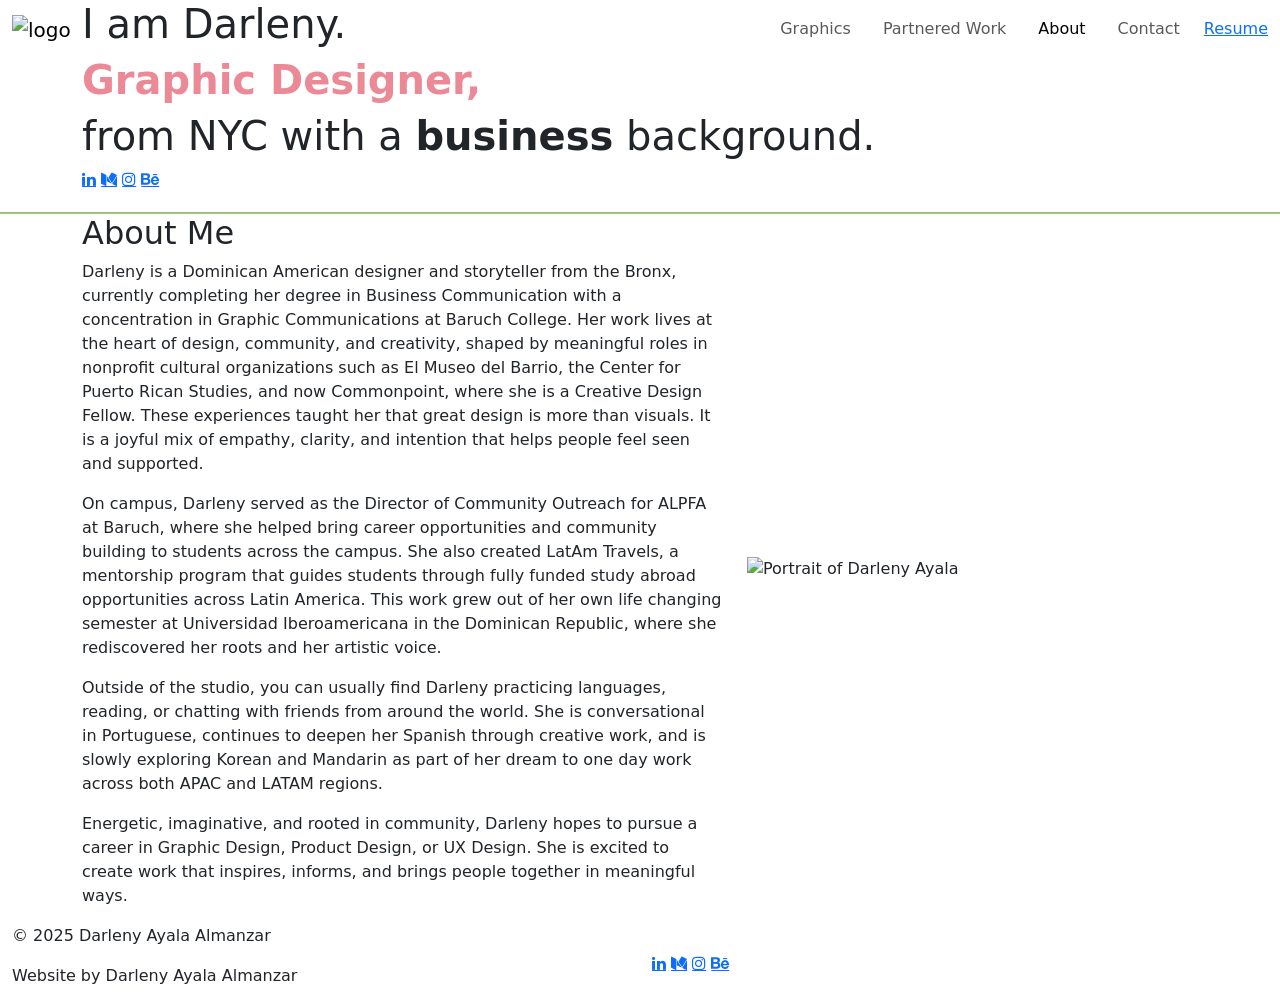
==== about.html @ 4e488710 "Update about.html" ====
<!doctype html>
<html lang="en">
  <head>
    <meta charset="utf-8">
    <meta name="viewport" content="width=device-width, initial-scale=1">
    <title>About</title>
    <link rel="icon" type="image/png" sizes="40x40" href="../../Favicon.png">
    <link href="https://cdn.jsdelivr.net/npm/bootstrap@5.3.8/dist/css/bootstrap.min.css" rel="stylesheet" integrity="sha384-sRIl4kxILFvY47J16cr9ZwB07vP4J8+LH7qKQnuqkuIAvNWLzeN8tE5YBujZqJLB" crossorigin="anonymous">
  <!-- My css-->
   <link href="AllCSS/GeneralCSS.css" rel="stylesheet">
    <link href="AllCSS/aboutCSS.css" rel="stylesheet">
   <link rel="stylesheet" href="https://cdnjs.cloudflare.com/ajax/libs/font-awesome/4.7.0/css/font-awesome.min.css" />

<!-- Google fonts -->
<link rel="preconnect" href="https://fonts.googleapis.com">
<link rel="preconnect" href="https://fonts.gstatic.com" crossorigin>
<link href="https://fonts.googleapis.com/css2?family=Ephesis&family=Instrument+Serif:ital@0;1&family=Roboto:ital,wght@0,100..900;1,100..900&display=swap" rel="stylesheet">
</head>

  <body>
    <!-- Nav Logo-->
    <nav class="navbar navbar-expand-lg fixed-top navbarcustom">
  <div class="container-fluid">
    <!-- Logo -->
    <a class="navbar-brand" href="index.html">
      <img src="../Logo/LogoDisplay.png" class="logo" alt="logo" width="60" height="60">
    </a>

    <!-- Hamburger -->
    <button class="navbar-toggler" type="button" data-bs-toggle="collapse" 
            data-bs-target="#navbarNavAltMarkup" aria-controls="navbarNavAltMarkup" 
            aria-expanded="false" aria-label="Toggle navigation">
      <span class="navbar-toggler-icon"></span>
    </button>

    <!-- Nav items -->
    <div class="collapse navbar-collapse justify-content-end" id="navbarNavAltMarkup">
      <ul class="navbar-nav align-items-center gap-3">
        <li class="nav-item">
          <a class="nav-link" href="Graphics.html">Graphics</a>
        </li>
         <li class="nav-item">
          <a class="nav-link" href="Partnered.html">Partnered Work</a>
        </li>
        <li class="nav-item">
          <a class="nav-link active" aria-current="page" href="about.html">About</a>
        </li>
        <li class="nav-item">
          <a class="nav-link" href="contact.html">Contact</a>
        </li>
        
        <!-- Resume Button -->
  <li class="nav-item">
    <a class="resume-btn" href="../DarlenyAyalaAlmanzar - Design Resume.pdf" target="_blank">Resume</a>
  </li>
</ul>
      </ul>
    </div>
  </div>
</nav>
<!-- Header -->
<header style="border-bottom: solid #a1c181 2px">
  <div class="container headerText">
    <div class="row">
  <h1> I am Darleny.</h1>
  <h1 style="color: #ec8997; font-weight: 600;">Graphic Designer, </h1> 
<h1>from NYC with a <b>business</b> background.</h1>
</div>
<!-- Social media Icons  -->
 <div class="row">
    <div class="socialMediaIcons" style="text-align: left; padding-right: 40px; padding-bottom: 20px;">
        <a href="https://www.linkedin.com/in/darlenyaa" class="fa fa-linkedin"></a>
        <a href="https://www.medium.com/@leny67155" class="fa fa-medium"></a>
        <a href="https://www.instagram.com/leny__51/" class="fa fa-instagram"></a>
        <a href="https://www.behance.net/darlenyayalaa1" class="fa fa-behance"></a> 
        </div>
      </div>
    </div>  
</header>

<!-- content -->
 <section class="about-section">
  <div class="container">
    <div class="row align-items-center">
      <!-- Text -->
      <div class="col-md-7 aboutText">
        <h2 class="about-heading">About Me</h2>
        <p>Darleny is a Dominican American designer and storyteller from the Bronx, currently completing her degree in Business Communication with a concentration in Graphic Communications at Baruch College. Her work lives at the heart of design, community, and creativity, shaped by meaningful roles in nonprofit cultural organizations such as El Museo del Barrio, the Center for Puerto Rican Studies, and now Commonpoint, where she is a Creative Design Fellow. These experiences taught her that great design is more than visuals. It is a joyful mix of empathy, clarity, and intention that helps people feel seen and supported.</p>
        <p>On campus, Darleny served as the Director of Community Outreach for ALPFA at Baruch, where she helped bring career opportunities and community building to students across the campus. She also created LatAm Travels, a mentorship program that guides students through fully funded study abroad opportunities across Latin America. This work grew out of her own life changing semester at Universidad Iberoamericana in the Dominican Republic, where she rediscovered her roots and her artistic voice.</p>
        <p>Outside of the studio, you can usually find Darleny practicing languages, reading, or chatting with friends from around the world. She is conversational in Portuguese, continues to deepen her Spanish through creative work, and is slowly exploring Korean and Mandarin as part of her dream to one day work across both APAC and LATAM regions.</p>
        <p>Energetic, imaginative, and rooted in community, Darleny hopes to pursue a career in Graphic Design, Product Design, or UX Design. She is excited to create work that inspires, informs, and brings people together in meaningful ways.</p>
      </div>

      <!-- Image -->
      <div class="col-md-5 aboutImg">
        <img src="Headshots/IMG_9876.jpeg" class="about-photo" alt="Portrait of Darleny Ayala">
      </div>
    </div>
  </div>
</section>

 </div>
    <!--footer-->
    <footer class="footer container-fluid">
    <div class="row align-items-center">
        
        <div class="col-md-6 footer-left">
            <p>© 2025 Darleny Ayala Almanzar</p>
            <p>Website by Darleny Ayala Almanzar</p>
        </div>

        <div class="col-md-6 footer-right socialMediaIcons">
            <a href="https://www.linkedin.com/in/darlenyaa" class="fa fa-linkedin"></a>
            <a href="https://www.medium.com/@leny67155" class="fa fa-medium"></a>
            <a href="https://www.instagram.com/leny__51/" class="fa fa-instagram"></a>
            <a href="https://www.behance.net/darlenyayalaa1" class="fa fa-behance"></a>
        </div>
    </div>
</footer>
    <script src="https://cdn.jsdelivr.net/npm/bootstrap@5.3.8/dist/js/bootstrap.bundle.min.js" integrity="sha384-FKyoEForCGlyvwx9Hj09JcYn3nv7wiPVlz7YYwJrWVcXK/BmnVDxM+D2scQbITxI" crossorigin="anonymous"></script>
  </body>

</html>
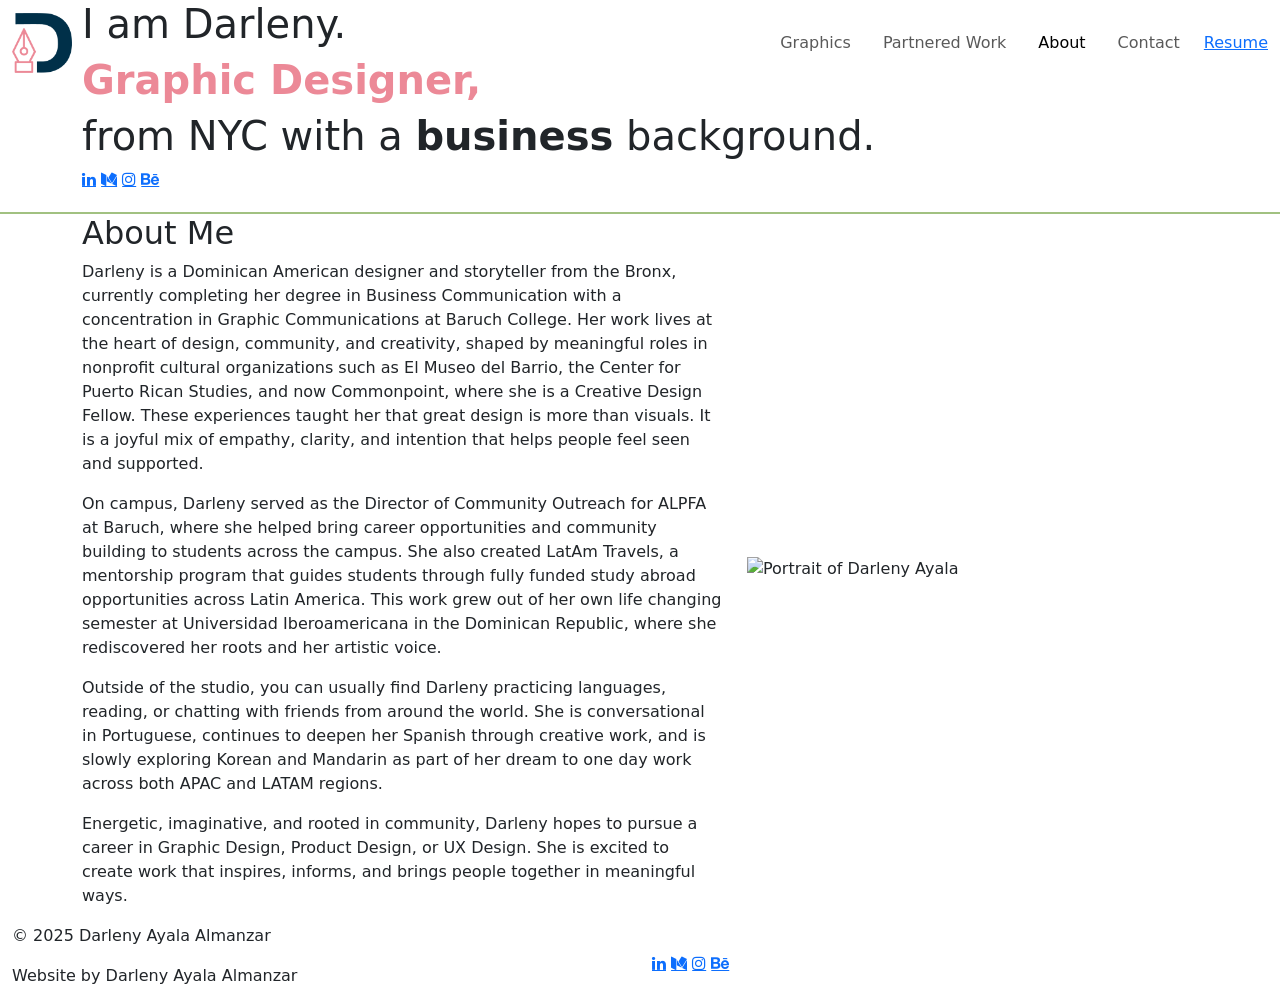
==== commit 51dc52ec: "Updating Images and removing dots" ====
--- a/about.html
+++ b/about.html
@@ -5,7 +5,7 @@
     <meta charset="utf-8">
     <meta name="viewport" content="width=device-width, initial-scale=1">
     <title>About</title>
-    <link rel="icon" type="image/png" sizes="40x40" href="../../Favicon.png">
+    <link rel="icon" type="image/png" sizes="40x40" href="Favicon.png">
     <link href="https://cdn.jsdelivr.net/npm/bootstrap@5.3.8/dist/css/bootstrap.min.css" rel="stylesheet" integrity="sha384-sRIl4kxILFvY47J16cr9ZwB07vP4J8+LH7qKQnuqkuIAvNWLzeN8tE5YBujZqJLB" crossorigin="anonymous">
   <!-- My css-->
    <link href="AllCSS/GeneralCSS.css" rel="stylesheet">
@@ -24,7 +24,7 @@
   <div class="container-fluid">
     <!-- Logo -->
     <a class="navbar-brand" href="index.html">
-      <img src="../Logo/LogoDisplay.png" class="logo" alt="logo" width="60" height="60">
+      <img src="Logo/LogoDisplay.png" class="logo" alt="logo" width="60" height="60">
     </a>
 
     <!-- Hamburger -->
@@ -52,7 +52,7 @@
         
         <!-- Resume Button -->
   <li class="nav-item">
-    <a class="resume-btn" href="../DarlenyAyalaAlmanzar - Design Resume.pdf" target="_blank">Resume</a>
+    <a class="resume-btn" href="AyalaAlmanzar_Darleny_FinalResume.pdf" target="_blank">Resume</a>
   </li>
 </ul>
       </ul>
@@ -122,3 +122,4 @@
   </body>
 
 </html>
+
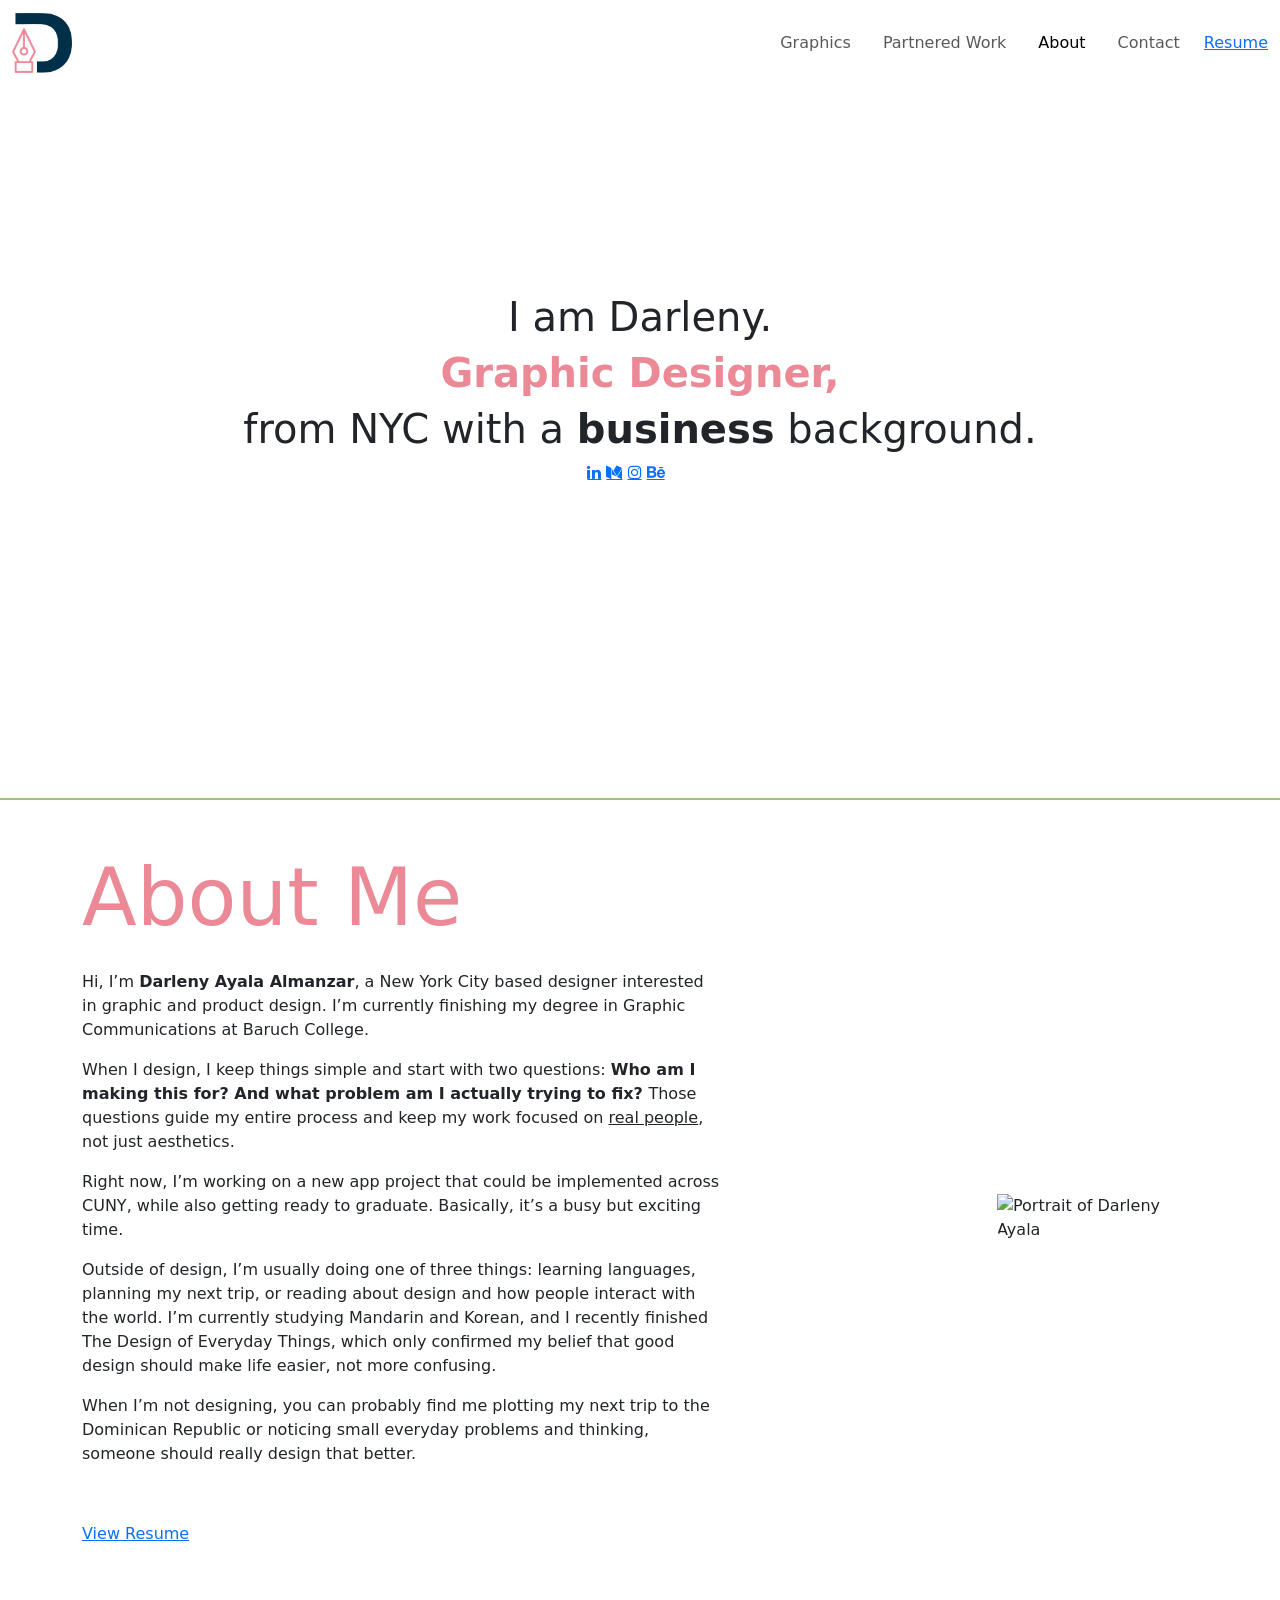
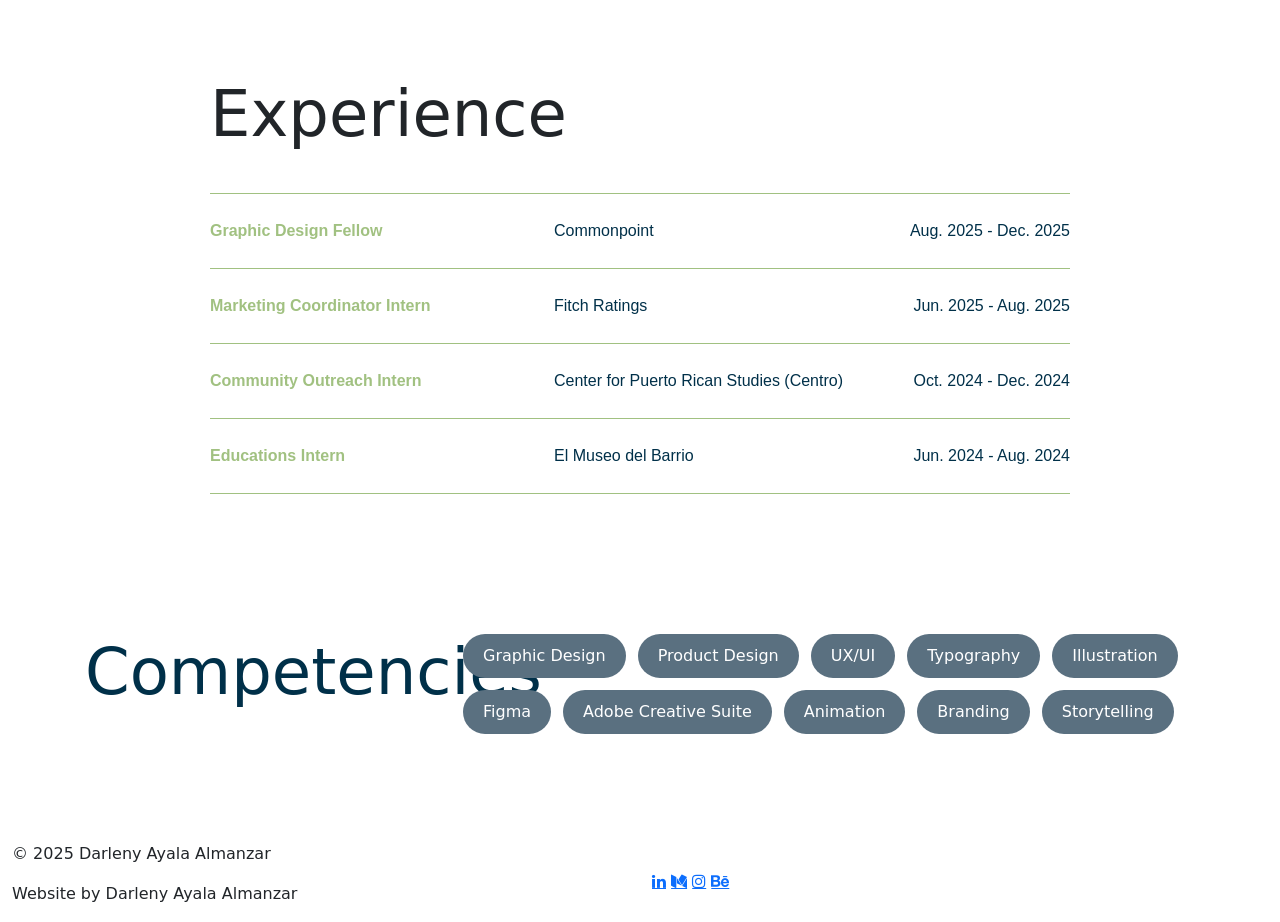
==== commit 3d8b8a3e: "Updated About page and CSS" ====
--- a/about.html
+++ b/about.html
@@ -80,18 +80,24 @@
 </header>
 
 <!-- content -->
+
  <section class="about-section">
   <div class="container">
     <div class="row align-items-center">
       <!-- Text -->
       <div class="col-md-7 aboutText">
-        <h2 class="about-heading">About Me</h2>
-        <p>Darleny is a Dominican American designer and storyteller from the Bronx, currently completing her degree in Business Communication with a concentration in Graphic Communications at Baruch College. Her work lives at the heart of design, community, and creativity, shaped by meaningful roles in nonprofit cultural organizations such as El Museo del Barrio, the Center for Puerto Rican Studies, and now Commonpoint, where she is a Creative Design Fellow. These experiences taught her that great design is more than visuals. It is a joyful mix of empathy, clarity, and intention that helps people feel seen and supported.</p>
-        <p>On campus, Darleny served as the Director of Community Outreach for ALPFA at Baruch, where she helped bring career opportunities and community building to students across the campus. She also created LatAm Travels, a mentorship program that guides students through fully funded study abroad opportunities across Latin America. This work grew out of her own life changing semester at Universidad Iberoamericana in the Dominican Republic, where she rediscovered her roots and her artistic voice.</p>
-        <p>Outside of the studio, you can usually find Darleny practicing languages, reading, or chatting with friends from around the world. She is conversational in Portuguese, continues to deepen her Spanish through creative work, and is slowly exploring Korean and Mandarin as part of her dream to one day work across both APAC and LATAM regions.</p>
-        <p>Energetic, imaginative, and rooted in community, Darleny hopes to pursue a career in Graphic Design, Product Design, or UX Design. She is excited to create work that inspires, informs, and brings people together in meaningful ways.</p>
-      </div>
-
+       <div class="row"> 
+        <h1 class="about-heading">About Me</h1>
+        <p>Hi, I’m <b>Darleny Ayala Almanzar</b>, a New York City based designer interested in graphic and product design. I’m currently finishing my degree in Graphic Communications at Baruch College.</p>
+        <p>When I design, I keep things simple and start with two questions: <b>Who am I making this for? And what problem am I actually trying to fix? </b> Those questions guide my entire process and keep my work focused on <u>real people</u>, not just aesthetics.</p>
+        <p>Right now, I’m working on a new app project that could be implemented across CUNY, while also getting ready to graduate. Basically, it’s a busy but exciting time.</p>
+        <p>Outside of design, I’m usually doing one of three things: learning languages, planning my next trip, or reading about design and how people interact with the world. I’m currently studying Mandarin and Korean, and I recently finished The Design of Everyday Things, which only confirmed my belief that good design should make life easier, not more confusing.</p>
+        <p> When I’m not designing, you can probably find me plotting my next trip to the Dominican Republic or noticing small everyday problems and thinking, someone should really design that better.</p>
+      </div>
+<div class="row-md-4 about-btn">
+        <a class="resume-btn" href="AyalaAlmanzar_Darleny_FinalResume.pdf" target="_blank"> View Resume</a>
+      </div>
+</div>
       <!-- Image -->
       <div class="col-md-5 aboutImg">
         <img src="Headshots/IMG_9876.jpeg" class="about-photo" alt="Portrait of Darleny Ayala">
@@ -100,7 +106,102 @@
   </div>
 </section>
 
- </div>
+<section class="experience-section ">
+
+  <h1 class="experience-title">Experience</h1>
+
+  <div class="experience-table">
+    <!-- Experience Item -->
+    <div class="experience-item">
+      <button class="experience-header">
+        <span class="exp-role">Graphic Design Fellow</span>
+        <span class="exp-company">Commonpoint</span>
+        <span class="exp-year">Aug. 2025 - Dec. 2025</span>
+      </button>
+
+      <div class="experience-content">
+        <p>
+          Designed marketing assets including <b> digital graphics, flyers, and social media
+          campaigns</b> supporting community programs. Collaborated with marketing staff to
+          translate program goals into clear visual messaging.
+        </p>
+      </div>
+    </div>
+
+    <!-- Experience Item -->
+    <div class="experience-item">
+      <button class="experience-header">
+        <span class="exp-role">Marketing Coordinator Intern</span>
+        <span class="exp-company">Fitch Ratings</span>
+        <span class="exp-year">Jun. 2025 - Aug. 2025</span>
+      </button>
+
+      <div class="experience-content">
+        <p>
+          Supported the marketing team by developing visual materials
+          and assisting with campaigns that <b>simplified</b> complex financial insights for
+          broader audiences.
+        </p>
+      </div>
+    </div>
+
+    <!-- Experience Item -->
+    <div class="experience-item">
+      <button class="experience-header">
+        <span class="exp-role">Community Outreach Intern</span>
+        <span class="exp-company">Center for Puerto Rican Studies (Centro)</span>
+        <span class="exp-year">Oct. 2024 - Dec. 2024</span>
+      </button>
+
+      <div class="experience-content">
+        <p>
+          Complied contact list of <b>30+ Board of Education leaders</b> across NY,CT and FL, led outreach  for a web-based app Latino and Black curriculums assessible in K-12 schools.
+        </p>
+      </div>
+    </div>
+
+    <!-- Experience Item -->
+    <div class="experience-item">
+      <button class="experience-header">
+        <span class="exp-role">Educations Intern</span>
+        <span class="exp-company">El Museo del Barrio</span>
+        <span class="exp-year">Jun. 2024 - Aug. 2024</span>
+      </button>
+
+      <div class="experience-content">
+        <p>
+          facilitated art workshop stations for annual Museum Miles and Uptown Bounce events serving <b>1000+ guests</b> resulting in 300+ guests visiting art stations per event and achieve 95% satisfaction.
+        </p>
+      </div>
+    </div>
+  </div>
+
+</section>
+ 
+<section class="about-skills container my-5">
+  <div class="row align-items-start">
+    <!-- Title Column -->
+    <div class="col-md-4">
+      <h1 class="skills-title">Competencies</h1>
+    </div>
+
+    <!-- Skills Column -->
+    <div class="col-md-8">
+      <div class="skills-list">
+        <span class="skill-btn">Graphic Design</span>
+        <span class="skill-btn">Product Design</span>
+        <span class="skill-btn">UX/UI</span>
+        <span class="skill-btn">Typography</span>
+        <span class="skill-btn">Illustration</span>
+        <span class="skill-btn">Figma</span>
+        <span class="skill-btn">Adobe Creative Suite</span>
+        <span class="skill-btn">Animation</span>
+        <span class="skill-btn">Branding</span>
+        <span class="skill-btn">Storytelling</span>
+      </div>
+    </div>
+  </div>
+</section>
     <!--footer-->
     <footer class="footer container-fluid">
     <div class="row align-items-center">
@@ -119,6 +220,17 @@
     </div>
 </footer>
     <script src="https://cdn.jsdelivr.net/npm/bootstrap@5.3.8/dist/js/bootstrap.bundle.min.js" integrity="sha384-FKyoEForCGlyvwx9Hj09JcYn3nv7wiPVlz7YYwJrWVcXK/BmnVDxM+D2scQbITxI" crossorigin="anonymous"></script>
+ <script>
+const experienceItems = document.querySelectorAll(".experience-item");
+
+experienceItems.forEach(item => {
+  const header = item.querySelector(".experience-header");
+
+  header.addEventListener("click", () => {
+    item.classList.toggle("active");
+  });
+});
+</script>
   </body>
 
 </html>
--- a/AllCSS/aboutCSS.css
+++ b/AllCSS/aboutCSS.css
@@ -0,0 +1,189 @@
+header {
+    width:100%;
+    text-align: center;
+    height: calc(100vh - 100px); /* subtract navbar height */
+    border-bottom: 2px solid #a1c181;
+    padding: 0; /* important */
+}
+.headerText {
+    height: 100%;
+    display: flex;
+    flex-direction: column;
+    justify-content: center;
+    align-items: center;
+    text-align: center;
+}
+
+
+/* About Section */
+.about-section {
+    padding: 50px 0;
+}
+
+/* Heading */
+.about-heading {
+    color: #ec8997;
+    margin-bottom: 24px;
+    font-size: clamp(5rem, 5vw, 3rem);
+}
+
+/* Text block */
+.about-btn {
+    padding-top: 40px;
+}
+
+.aboutText p {
+    max-width: 60rem;
+    margin-bottom: 1rem;
+}
+
+/* Image container */
+.aboutImg {
+    display: flex;
+    justify-content: center;
+}
+
+/* Image */
+.about-photo {
+    padding-top: 40px;
+    width: 100%;
+    max-width: 500px;      /* controls how large the image can get */
+    border-radius: 12px;   
+    object-fit: cover; 
+    display: block;
+    margin: 0px 0px 0px 250px;        /* centers inside the column */
+}
+
+/* Floating animation */
+@keyframes float {
+  0% { transform: translateY(0px); }
+  50% { transform: translateY(-15px); } /* moves up 15px */
+  100% { transform: translateY(0px); }
+}
+
+/* Apply to headshot image */
+.about-photo {
+  width: 100%;        /* adjust as needed */
+  border-radius: 15px; /* optional rounded corners */
+  animation: float 4s ease-in-out infinite; /* slow float */
+  transition: transform 0.3s ease; /* optional smooth hover */
+}
+
+.about-photo:hover {
+  transform: scale(1.05);
+  animation-play-state: paused; /* stops floating on hover */
+}
+
+
+.experience-section {
+  max-width: 900px;
+  margin: 80px auto;
+  padding: 0 20px;
+}
+
+.experience-title {
+  font-size: 4rem;
+  margin-bottom: 40px;
+}
+
+/* Table container */
+.experience-table {
+  border-top: 1px solid #a1c181;
+}
+
+/* Each row */
+.experience-item {
+  border-bottom: 1px solid #a1c181;
+}
+
+/* Clickable header row */
+.experience-header {
+  width: 100%;
+  display: grid;
+  grid-template-columns: 2fr 2fr 1fr;
+  padding: 25px 0;
+  background: none;
+  border: none;
+  text-align: left;
+  font-size: 1rem;
+  font-family: "Roboto", sans-serif;
+  color: #a1c181;
+  cursor: pointer;
+  transition: background 0.3s ease;
+}
+
+.experience-header:hover {
+  background:#003049;
+  color: #eff0f4;
+}
+
+/* Column styles */
+.exp-role {
+  font-weight: 600;
+  font-family: "Roboto", sans-serif;
+}
+
+.exp-company {
+  color: #003049;
+  font-family: "Roboto", sans-serif;
+}
+
+.exp-year {
+  text-align: right;
+  color: #003049;
+  font-family: "Roboto", sans-serif;
+}
+
+/* Collapsible content */
+.experience-content {
+  max-height: 0;
+  overflow: hidden;
+  transition: max-height 0.35s ease;
+}
+
+.experience-content p {
+  padding-top: 10px;
+  padding-bottom: 20px;
+  line-height: 1.6;
+  font-size: 14px;
+}
+
+/* Active state */
+.experience-item.active .experience-content {
+  max-height: 200px;
+}
+
+/* About Skills Section */
+.about-skills {
+  padding: 60px 15px;
+  border-radius: 15px;
+}
+
+.skills-title {
+  font-size:4rem;
+  color: #003049;
+  margin-bottom: 15px;
+}
+
+.skills-list {
+  display: flex;
+  flex-wrap: wrap;
+  gap: 12px;
+}
+
+.skill-btn {
+  display: inline-block;
+  padding: 10px 20px;
+  background-color: #5A7080;
+  color: #fff;
+  font-weight: 500;
+  border-radius: 30px;
+  cursor: default;
+  transition: transform 0.3s ease, box-shadow 0.3s ease;
+}
+
+/* Hover effect for interactivity */
+.skill-btn:hover {
+  transform: translateY(-3px);
+  box-shadow: 0 6px 12px rgba(0,0,0,0.15);
+}
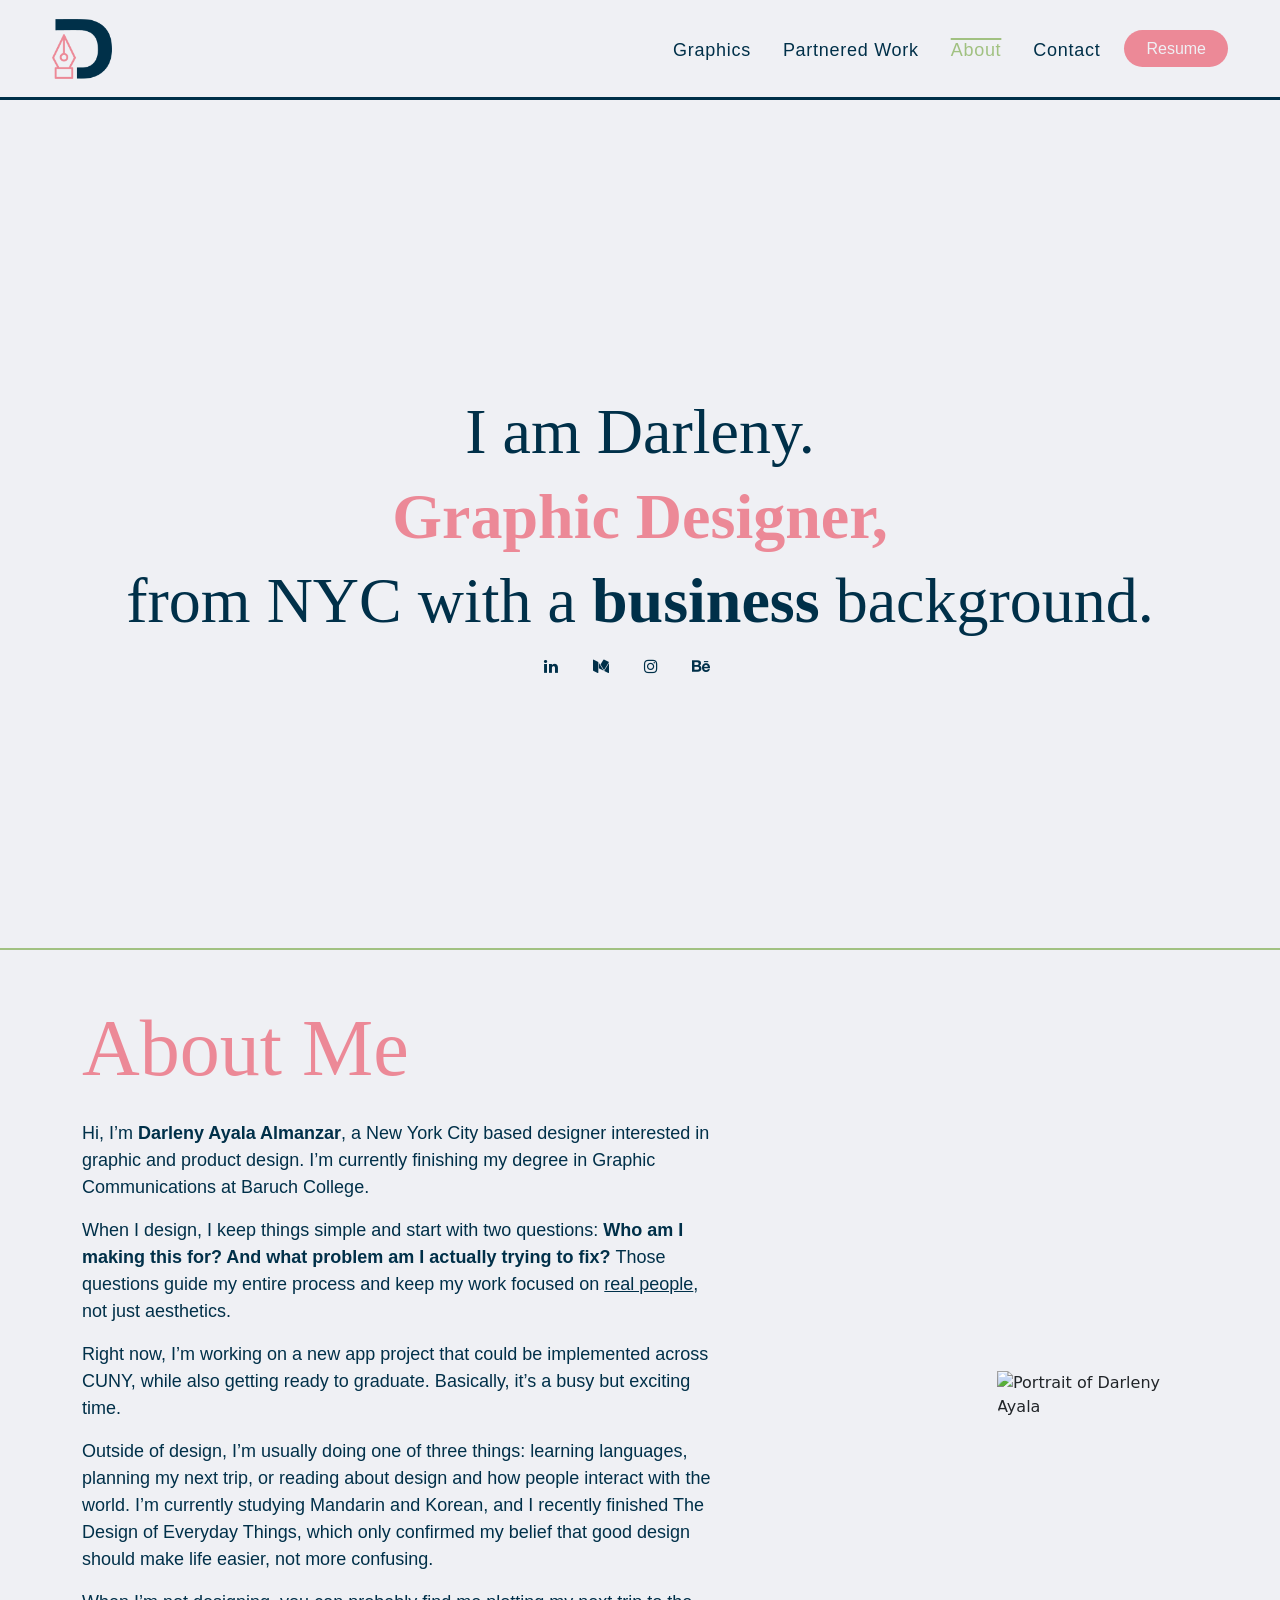
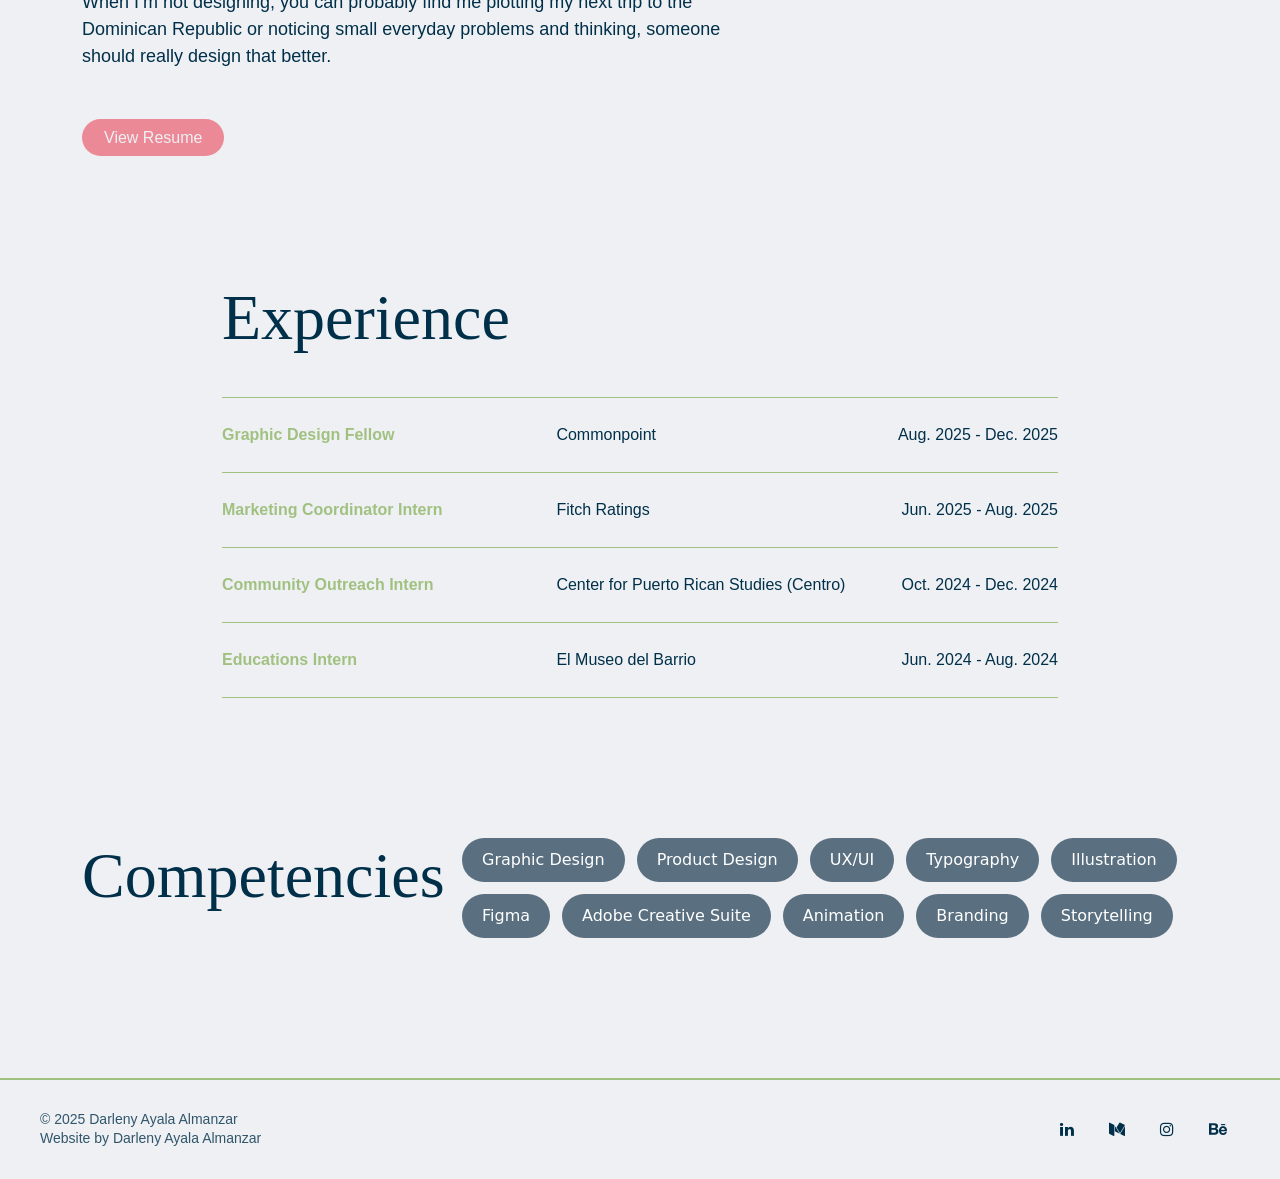
==== commit 885f2a82: "Update to about cursor" ====
--- a/about.html
+++ b/about.html
@@ -105,9 +105,9 @@
     </div>
   </div>
 </section>
-
+<!-- Experience section -->
 <section class="experience-section ">
-
+<div class="container">
   <h1 class="experience-title">Experience</h1>
 
   <div class="experience-table">
@@ -175,29 +175,29 @@
       </div>
     </div>
   </div>
-
+</div>
 </section>
  
-<section class="about-skills container my-5">
-  <div class="row align-items-start">
-    <!-- Title Column -->
-    <div class="col-md-4">
-      <h1 class="skills-title">Competencies</h1>
-    </div>
-
-    <!-- Skills Column -->
-    <div class="col-md-8">
-      <div class="skills-list">
-        <span class="skill-btn">Graphic Design</span>
-        <span class="skill-btn">Product Design</span>
-        <span class="skill-btn">UX/UI</span>
-        <span class="skill-btn">Typography</span>
-        <span class="skill-btn">Illustration</span>
-        <span class="skill-btn">Figma</span>
-        <span class="skill-btn">Adobe Creative Suite</span>
-        <span class="skill-btn">Animation</span>
-        <span class="skill-btn">Branding</span>
-        <span class="skill-btn">Storytelling</span>
+<!-- Skills / Competencies Section -->
+<section class="about-skills">
+  <div class="container">
+    <div class="row align-items-start">
+      <div class="col-md-4">
+        <h1 class="skills-title">Competencies</h1>
+      </div>
+      <div class="col-md-8">
+        <div class="skills-list">
+          <span class="skill-btn">Graphic Design</span>
+          <span class="skill-btn">Product Design</span>
+          <span class="skill-btn">UX/UI</span>
+          <span class="skill-btn">Typography</span>
+          <span class="skill-btn">Illustration</span>
+          <span class="skill-btn">Figma</span>
+          <span class="skill-btn">Adobe Creative Suite</span>
+          <span class="skill-btn">Animation</span>
+          <span class="skill-btn">Branding</span>
+          <span class="skill-btn">Storytelling</span>
+        </div>
       </div>
     </div>
   </div>
--- a/AllCSS/GeneralCSS.css
+++ b/AllCSS/GeneralCSS.css
@@ -0,0 +1,194 @@
+body {
+    background-color: #eff0f4;
+    padding-top: 150px;
+
+}
+
+/* Cursor */
+body, div, section, table, td, th, span, button, a {
+    cursor: url('../CursorIcons/CursorIcon40x40.png'), auto; 
+}
+a, button, .clickable {
+    cursor: url('../CursorIcons/pointer.png'), pointer;
+}
+
+    /* Text inputs */
+input[type="text"], textarea {
+    cursor: url('CursorIcons/text40x40.png'), text;
+}
+
+/* Nav Bar */
+
+.navbarcustom {
+    background-color: #eff0f4;
+    border-bottom: 3px solid #003049;
+    height: 100px;
+    padding: 0 40px;
+}
+
+/* Base nav links */
+.navbarcustom .nav-link {
+    color: #003049;
+    text-decoration: none;
+    font-family: "Roboto", sans-serif;
+    font-optical-sizing: auto;
+    font-weight: 500;
+    font-size: 18px;
+    font-style: normal;
+    letter-spacing: 0.04em;
+    position: relative;
+    padding-bottom: 4px;
+}
+
+/* Underline hover effect */
+.navbarcustom .nav-link::after {
+    content: "";
+    position: absolute;
+    left: 0;
+    bottom: 0;
+    height: 2px;
+    width: 0;
+    background-color: #EC8997;
+    transition: width 0.25s ease;
+}
+
+.navbarcustom .nav-link:hover::after {
+    width: 100%;
+}
+
+.navbarcustom .nav-link:hover {
+    color: #EC8997;
+    transform: translateY(-2px);
+}
+
+/* Active page link */
+.navbarcustom .nav-link.active {
+    color: #a1c181;
+    text-decoration: overline #a1c181 2px;
+}
+
+.navbar-nav .nav-item {
+    text-align: right;
+}
+
+/* Toggler */
+.navbar-toggler {
+    background-color: #EC8997;
+    border: none;
+}
+
+.navbar-toggler:hover {
+    background-color: #eff0f4;
+    border: solid #003049 2px;
+}
+
+/* Resume Button */
+.resume-btn {
+    padding: 8px 20px;
+    background-color: #EC8997;
+    color: #eff0f4;
+    border-radius: 20px;
+    font-family: "Roboto", sans-serif;
+    font-weight: 500;
+    font-size: 16px;
+    text-decoration: none;
+    transition: all 0.25s ease;
+    border: 2px solid transparent;
+}
+
+.resume-btn:hover {
+    background-color: #eff0f4;
+    color: #EC8997;
+    border: 2px solid #EC8997;
+    transform: translateY(-2px);
+    box-shadow: 5px 5px 7px rgba(0, 0, 0, 0.6);
+}
+/* Text */
+
+h1 {
+color: #003049;
+  font-family: "Instrument Serif", serif;
+  font-weight: 500;
+  font-style: normal;
+  font-size: clamp(2rem, 5vw, 4.5rem);
+}
+
+h2 {
+color: #003049;
+  font-family: "Ephesis", cursive;
+  font-weight: 400;
+  font-style: normal;
+  font-size: clamp(1.5rem, 3vw, 3.5rem);
+  line-height: 1.1;
+}
+
+h3 {
+    font-family: "Roboto", sans-serif;
+  color: #003049;
+  font-size: clamp(1rem, 2.2vw, 1.4rem);
+  font-weight: 500;
+  line-height: 1.3;
+}
+p {
+    color: #003049;
+    font-family: "Roboto", sans-serif;
+    font-optical-sizing: auto;
+    font-style: normal;
+    font-size: 18px;
+}
+
+img {
+    background-repeat: no-repeat;
+}
+
+/* Footer */
+.footer {
+    padding: 30px 40px;
+    margin-top: 80px;
+    border-top: 2px solid #a1c181;
+}
+
+/* Left side text */
+.footer-left p {
+    margin: 0;
+    color: #003049;
+    font-family: "Roboto", sans-serif;
+    font-size: 14px;
+    opacity: 0.8;
+    line-height: 1.4;
+}
+
+.socialMediaIcons {
+    text-align: right;
+}
+
+.fa {
+    color: #003049;
+    padding: 10px;
+    font-size: 32px;
+    width: 45px;
+    text-align: center;
+    text-decoration: none;
+    transition: color 0.3s ease, transform 0.2s ease;
+}
+
+.fa:hover {
+    color: #a1c181;
+    transform: translateY(-3px);
+}
+
+/* Mobile improvements */
+@media (max-width: 767px) {
+    .footer {
+        padding: 30px 20px;
+        text-align: center;
+    }
+
+    .footer-left {
+        margin-bottom: 15px;
+    }
+
+    .socialMediaIcons {
+        text-align: center;
+    }
+}
--- a/AllCSS/aboutCSS.css
+++ b/AllCSS/aboutCSS.css
@@ -96,6 +96,12 @@
   border-bottom: 1px solid #a1c181;
 }
 
+.experience-header:hover {
+    cursor: url('../CursorIcons/pointer.png'), pointer;
+    background:#003049;
+  color: #eff0f4;
+}
+
 /* Clickable header row */
 .experience-header {
   width: 100%;
@@ -113,8 +119,8 @@
 }
 
 .experience-header:hover {
-  background:#003049;
-  color: #eff0f4;
+    cursor: url('../CursorIcons/pointer.png'), pointer;
+  
 }
 
 /* Column styles */
@@ -172,13 +178,13 @@
 }
 
 .skill-btn {
+
   display: inline-block;
   padding: 10px 20px;
   background-color: #5A7080;
   color: #fff;
   font-weight: 500;
   border-radius: 30px;
-  cursor: default;
   transition: transform 0.3s ease, box-shadow 0.3s ease;
 }
 
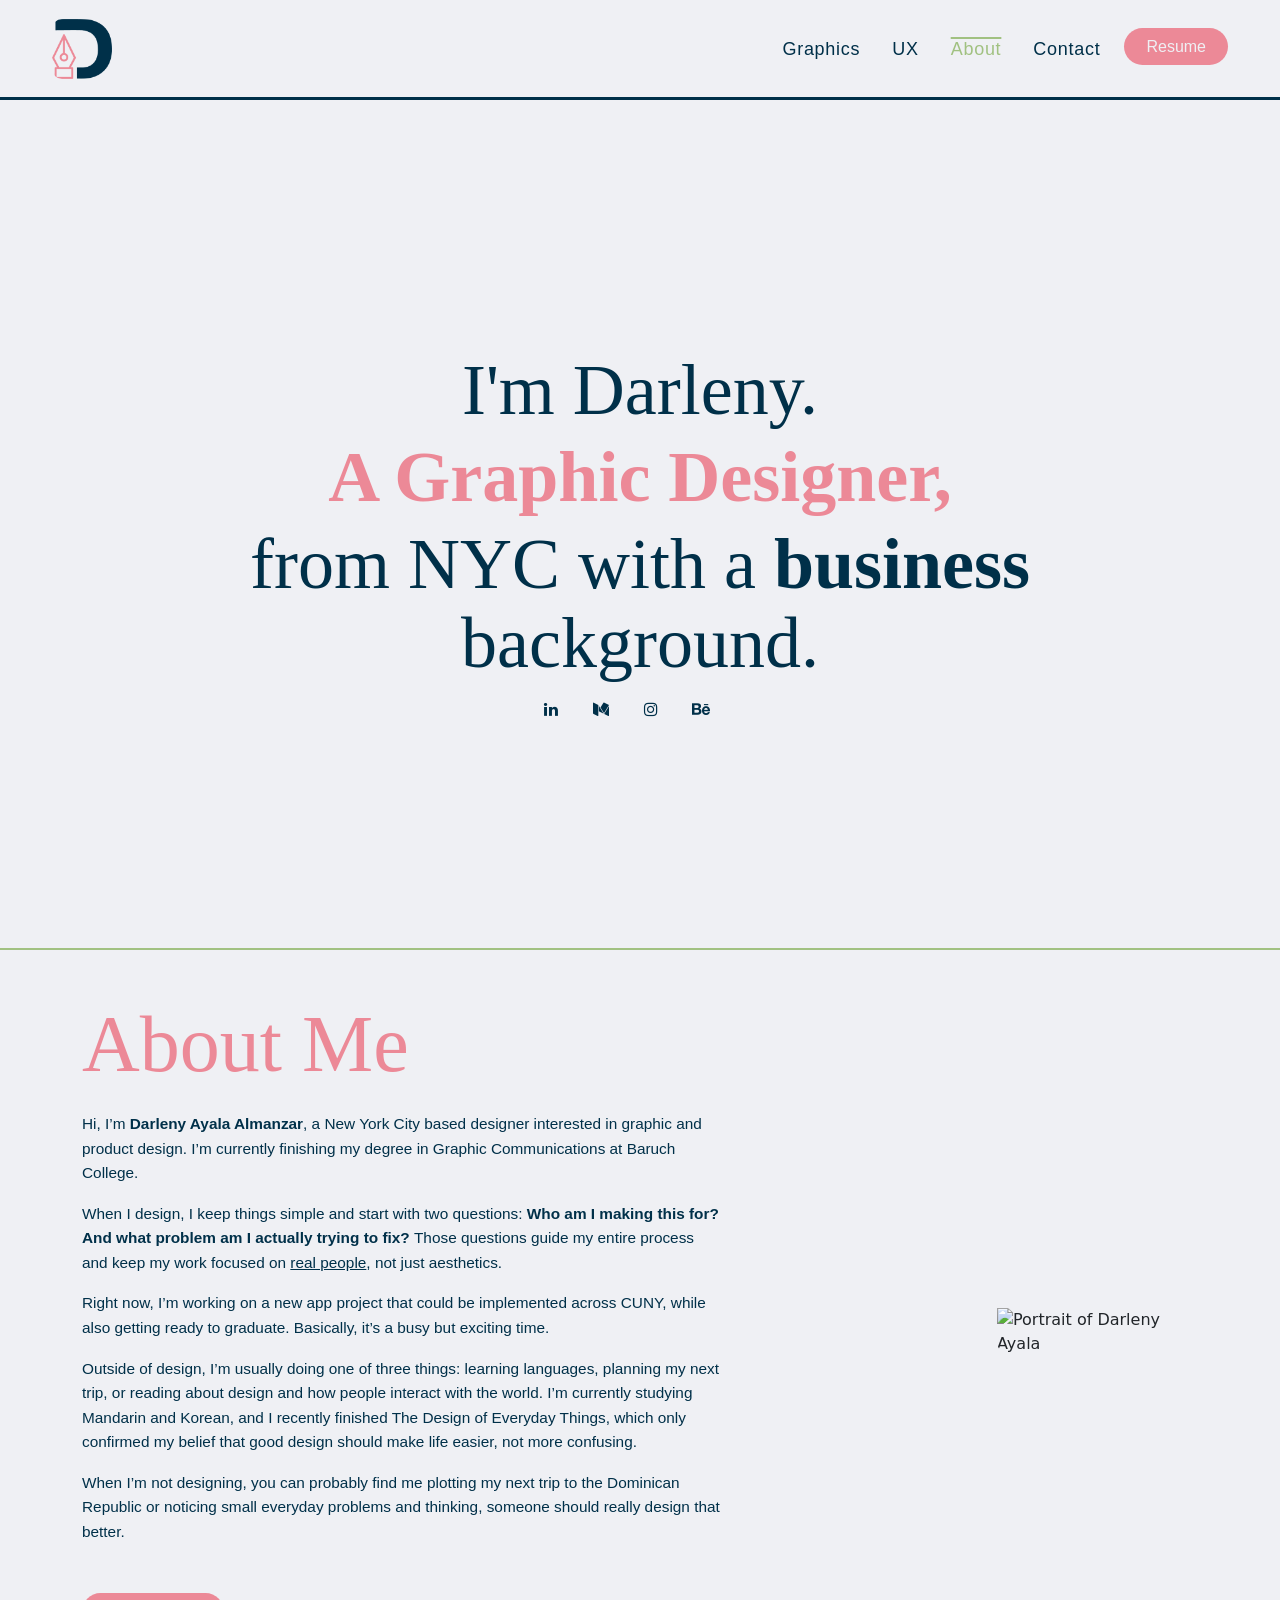
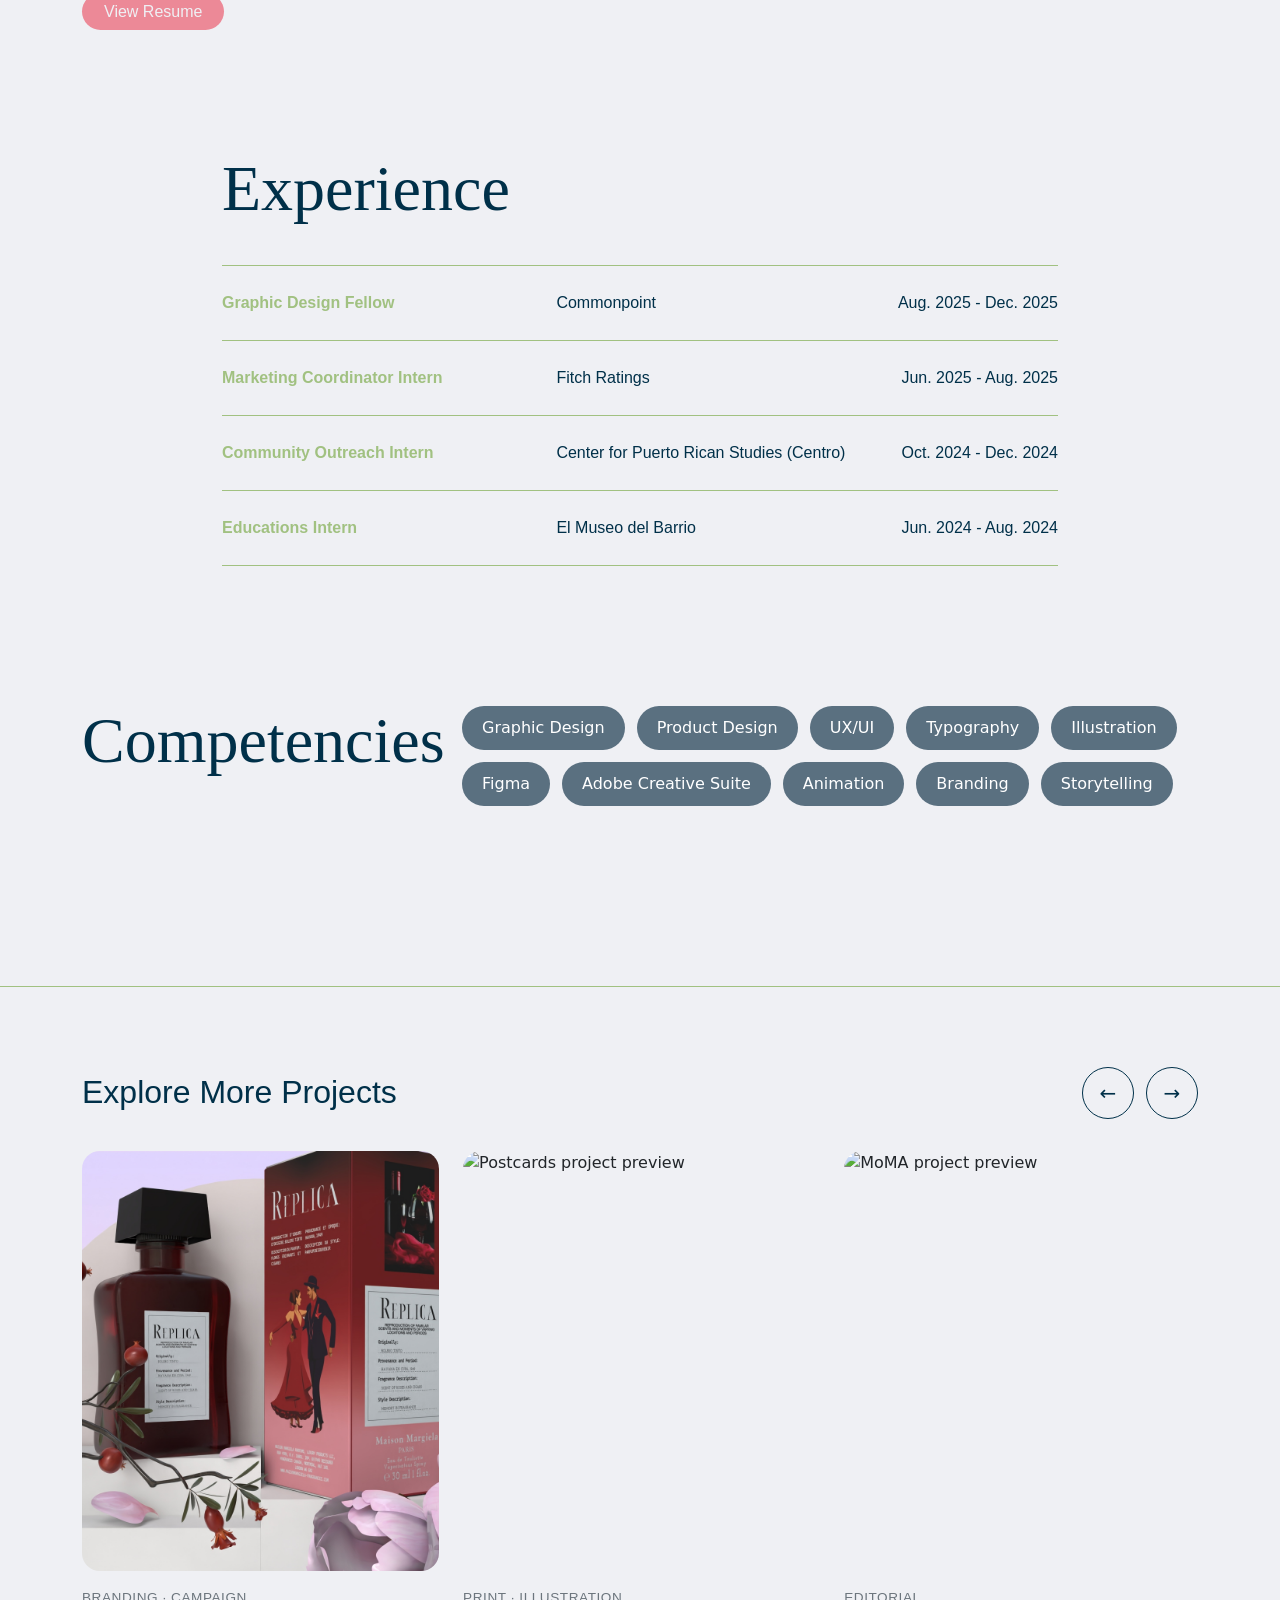
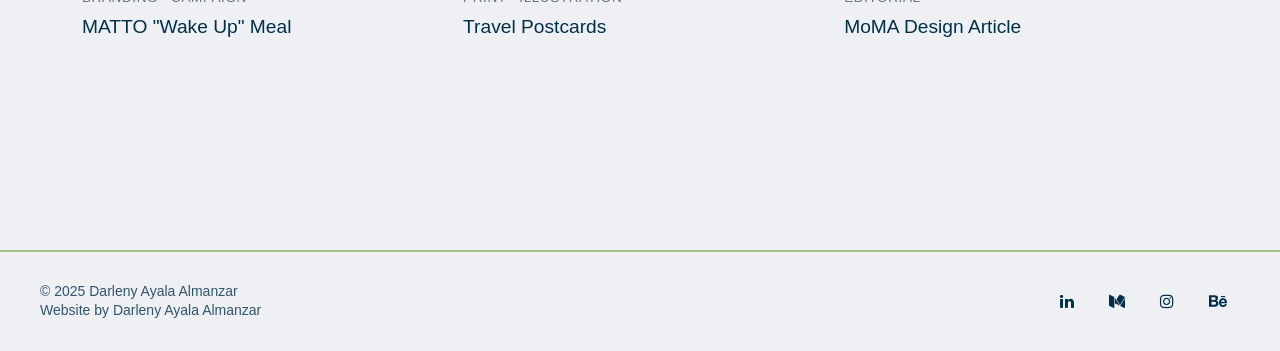
==== commit d5d4a90f: "adding animations to about" ====
--- a/about.html
+++ b/about.html
@@ -11,6 +11,11 @@
    <link href="AllCSS/GeneralCSS.css" rel="stylesheet">
     <link href="AllCSS/aboutCSS.css" rel="stylesheet">
    <link rel="stylesheet" href="https://cdnjs.cloudflare.com/ajax/libs/font-awesome/4.7.0/css/font-awesome.min.css" />
+<link href="https://unpkg.com/aos@2.3.1/dist/aos.css" rel="stylesheet">
+<link href="AllCSS/ProjectsCSS.css" rel="stylesheet">
+
+   <!-- Animation JS -->
+<script src="https://unpkg.com/aos@2.3.1/dist/aos.js"></script>
 
 <!-- Google fonts -->
 <link rel="preconnect" href="https://fonts.googleapis.com">
@@ -41,7 +46,7 @@
           <a class="nav-link" href="Graphics.html">Graphics</a>
         </li>
          <li class="nav-item">
-          <a class="nav-link" href="Partnered.html">Partnered Work</a>
+          <a class="nav-link" href="Partnered.html">UX</a>
         </li>
         <li class="nav-item">
           <a class="nav-link active" aria-current="page" href="about.html">About</a>
@@ -63,8 +68,8 @@
 <header style="border-bottom: solid #a1c181 2px">
   <div class="container headerText">
     <div class="row">
-  <h1> I am Darleny.</h1>
-  <h1 style="color: #ec8997; font-weight: 600;">Graphic Designer, </h1> 
+  <h1> I'm Darleny.</h1>
+  <h1 style="color: #ec8997; font-weight: 600;">A Graphic Designer, </h1> 
 <h1>from NYC with a <b>business</b> background.</h1>
 </div>
 <!-- Social media Icons  -->
@@ -87,20 +92,32 @@
       <!-- Text -->
       <div class="col-md-7 aboutText">
        <div class="row"> 
-        <h1 class="about-heading">About Me</h1>
-        <p>Hi, I’m <b>Darleny Ayala Almanzar</b>, a New York City based designer interested in graphic and product design. I’m currently finishing my degree in Graphic Communications at Baruch College.</p>
-        <p>When I design, I keep things simple and start with two questions: <b>Who am I making this for? And what problem am I actually trying to fix? </b> Those questions guide my entire process and keep my work focused on <u>real people</u>, not just aesthetics.</p>
-        <p>Right now, I’m working on a new app project that could be implemented across CUNY, while also getting ready to graduate. Basically, it’s a busy but exciting time.</p>
-        <p>Outside of design, I’m usually doing one of three things: learning languages, planning my next trip, or reading about design and how people interact with the world. I’m currently studying Mandarin and Korean, and I recently finished The Design of Everyday Things, which only confirmed my belief that good design should make life easier, not more confusing.</p>
-        <p> When I’m not designing, you can probably find me plotting my next trip to the Dominican Republic or noticing small everyday problems and thinking, someone should really design that better.</p>
+        <h1 class="about-heading" data-aos="fade-up" data-aos-easing="linear"data-aos-duration="300">About Me</h1>
+        <p data-aos="fade-up" data-aos-easing="linear"data-aos-duration="300">
+          Hi, I’m <b>Darleny Ayala Almanzar</b>, a New York City based designer interested in graphic and product design. I’m currently finishing my degree in Graphic Communications at Baruch College.
+        </p>
+
+        <p data-aos="fade-up" data-aos-easing="linear"data-aos-duration="400">
+          When I design, I keep things simple and start with two questions: <b>Who am I making this for? And what problem am I actually trying to fix? </b> Those questions guide my entire process and keep my work focused on <u>real people</u>, not just aesthetics.
+        </p>
+
+        <p data-aos="fade-up" data-aos-easing="linear"data-aos-duration="500">
+          Right now, I’m working on a new app project that could be implemented across CUNY, while also getting ready to graduate. Basically, it’s a busy but exciting time.</p>
+        
+          <p data-aos="fade-up" data-aos-easing="linear"data-aos-duration="600">
+            Outside of design, I’m usually doing one of three things: learning languages, planning my next trip, or reading about design and how people interact with the world. I’m currently studying Mandarin and Korean, and I recently finished The Design of Everyday Things, which only confirmed my belief that good design should make life easier, not more confusing.
+        </p>
+
+        <p data-aos="fade-up" data-aos-easing="linear"data-aos-duration="700"> 
+          When I’m not designing, you can probably find me plotting my next trip to the Dominican Republic or noticing small everyday problems and thinking, someone should really design that better.</p>
       </div>
 <div class="row-md-4 about-btn">
-        <a class="resume-btn" href="AyalaAlmanzar_Darleny_FinalResume.pdf" target="_blank"> View Resume</a>
+        <a class="resume-btn" href="AyalaAlmanzar_Darleny_FinalResume.pdf" target="_blank" data-aos="fade-up" data-aos-easing="linear"data-aos-duration="800"> View Resume</a>
       </div>
 </div>
       <!-- Image -->
       <div class="col-md-5 aboutImg">
-        <img src="Headshots/IMG_9876.jpeg" class="about-photo" alt="Portrait of Darleny Ayala">
+        <img src="Headshots/IMG_9876.jpeg" class="about-photo img-fluid" alt="Portrait of Darleny Ayala" data-aos="fade-up" data-aos-easing="linear"data-aos-duration="300">
       </div>
     </div>
   </div>
@@ -108,9 +125,9 @@
 <!-- Experience section -->
 <section class="experience-section ">
 <div class="container">
-  <h1 class="experience-title">Experience</h1>
-
-  <div class="experience-table">
+  <h1 class="experience-title" data-aos="fade-up" data-aos-easing="linear"data-aos-duration="800">Experience</h1>
+
+  <div class="experience-table" data-aos="fade-up" data-aos-easing="linear"data-aos-duration="900">
     <!-- Experience Item -->
     <div class="experience-item">
       <button class="experience-header">
@@ -187,21 +204,95 @@
       </div>
       <div class="col-md-8">
         <div class="skills-list">
-          <span class="skill-btn">Graphic Design</span>
-          <span class="skill-btn">Product Design</span>
-          <span class="skill-btn">UX/UI</span>
-          <span class="skill-btn">Typography</span>
-          <span class="skill-btn">Illustration</span>
-          <span class="skill-btn">Figma</span>
-          <span class="skill-btn">Adobe Creative Suite</span>
-          <span class="skill-btn">Animation</span>
-          <span class="skill-btn">Branding</span>
-          <span class="skill-btn">Storytelling</span>
+          <span class="skill-btn" data-aos="fade-up" data-aos-easing="linear"data-aos-duration="100">Graphic Design</span>
+          <span class="skill-btn"data-aos="fade-up" data-aos-easing="linear"data-aos-duration="120">Product Design</span>
+          <span class="skill-btn"data-aos="fade-up" data-aos-easing="linear"data-aos-duration="140">UX/UI</span>
+          <span class="skill-btn"data-aos="fade-up" data-aos-easing="linear"data-aos-duration="160">Typography</span>
+          <span class="skill-btn"data-aos="fade-up" data-aos-easing="linear"data-aos-duration="180">Illustration</span>
+          <span class="skill-btn"data-aos="fade-up" data-aos-easing="linear"data-aos-duration="200">Figma</span>
+          <span class="skill-btn" data-aos="fade-up" data-aos-easing="linear"data-aos-duration="220">Adobe Creative Suite</span>
+          <span class="skill-btn" data-aos="fade-up" data-aos-easing="linear"data-aos-duration="240">Animation</span>
+          <span class="skill-btn" data-aos="fade-up" data-aos-easing="linear"data-aos-duration="260">Branding</span>
+          <span class="skill-btn" data-aos="fade-up" data-aos-easing="linear"data-aos-duration="280">Storytelling</span>
         </div>
       </div>
     </div>
   </div>
 </section>
+
+<hr class="project-divider">
+
+<section class="more-projects-section">
+  <div class="container">
+    <div class="more-projects-header">
+      <h2 class="more-projects-title">Explore More Projects</h2>
+
+      <div class="more-projects-nav">
+        <button class="slider-arrow prev-arrow" aria-label="Previous projects">
+          &#8592;
+        </button>
+        <button class="slider-arrow next-arrow" aria-label="Next projects">
+          &#8594;
+        </button>
+      </div>
+    </div>
+
+    <div class="projects-slider" id="projectsSlider">
+
+      <a href="../GraphicsPages/Replica.html" class="project-card-slide">
+        <div class="project-card-image-wrap">
+          <img src="../Final images/Replica Perfume/ReplicaMock1.jpg" alt="Replica project preview">
+        </div>
+        <div class="project-card-copy">
+          <p class="project-card-tag">Branding · Campaign</p>
+          <h3>MATTO "Wake Up" Meal</h3>
+        </div>
+      </a>
+
+      <a href="../GraphicsPages/Postcards.html" class="project-card-slide">
+        <div class="project-card-image-wrap">
+          <img src="../Final images/Postcard/All Postcards Mockup 1C & 2C Blue BG.jpg" alt="Postcards project preview">
+        </div>
+        <div class="project-card-copy">
+          <p class="project-card-tag">Print · Illustration</p>
+          <h3>Travel Postcards</h3>
+        </div>
+      </a>
+
+      <a href="../GraphicsPages/MoMA.html" class="project-card-slide">
+        <div class="project-card-image-wrap">
+          <img src="../Final images/MoMA Design Article/Moma Article mockup.jpg" alt="MoMA project preview">
+        </div>
+        <div class="project-card-copy">
+          <p class="project-card-tag">Editorial</p>
+          <h3>MoMA Design Article</h3>
+        </div>
+      </a>
+
+      <a href="../GraphicsPages/Massimo.html" class="project-card-slide">
+        <div class="project-card-image-wrap">
+          <img src="../Final images/Massimo Publication/Massimo MockupFinished.jpg" alt="Massimo project preview">
+        </div>
+        <div class="project-card-copy">
+          <p class="project-card-tag">Publication Design</p>
+          <h3>Massimo Publication</h3>
+        </div>
+      </a>
+
+      <a href="../GraphicsPages/FilmNoir.html" class="project-card-slide">
+        <div class="project-card-image-wrap">
+          <img src="../Final images/Film Noir/Asphalt Jungle Monroe, Marilyn.jpg" alt="Film Noir project preview">
+        </div>
+        <div class="project-card-copy">
+          <p class="project-card-tag">Event Design</p>
+          <h3>Film Noir Invitation</h3>
+        </div>
+      </a>
+
+    </div>
+  </div>
+</section>
+
     <!--footer-->
     <footer class="footer container-fluid">
     <div class="row align-items-center">
@@ -231,6 +322,11 @@
   });
 });
 </script>
+
+<script>
+  AOS.init();
+</script>
+
   </body>
 
 </html>
--- a/AllCSS/GeneralCSS.css
+++ b/AllCSS/GeneralCSS.css
@@ -110,31 +110,31 @@
   font-family: "Instrument Serif", serif;
   font-weight: 500;
   font-style: normal;
-  font-size: clamp(2rem, 5vw, 4.5rem);
+  font-size: clamp(2.5rem, 6vw, 4.5rem);
+  line-height: 1.1;
 }
 
 h2 {
 color: #003049;
-  font-family: "Ephesis", cursive;
+  font-family: "Roboto", sans-serif;
   font-weight: 400;
   font-style: normal;
-  font-size: clamp(1.5rem, 3vw, 3.5rem);
-  line-height: 1.1;
+  font-size: clamp(1rem, 3.5vw, 2.9rem);
+  line-height: 1.15;
 }
 
 h3 {
     font-family: "Roboto", sans-serif;
   color: #003049;
-  font-size: clamp(1rem, 2.2vw, 1.4rem);
+  font-size: clamp(1.1rem, 2.5vw, 1.5rem);
   font-weight: 500;
-  line-height: 1.3;
+  line-height: 1.4;
 }
 p {
     color: #003049;
     font-family: "Roboto", sans-serif;
-    font-optical-sizing: auto;
-    font-style: normal;
-    font-size: 18px;
+    font-size: clamp(0.95rem, 1.2vw, 1.125rem);
+  line-height: 1.6;
 }
 
 img {
--- a/AllCSS/ProjectsCSS.css
+++ b/AllCSS/ProjectsCSS.css
@@ -0,0 +1,344 @@
+/* HERO IMAGE */
+
+.project-hero img{
+width: 100%;
+  height: auto;
+  object-fit: contain;
+}
+
+
+/* PROJECT META INFO */
+
+.project-meta{
+margin-top:60px;
+margin-bottom:40px;
+font-size:0.9rem;
+color:#6c757d;
+}
+
+ul {
+color: #003049;
+}
+
+li {
+margin-bottom:3px;
+font-family: "roboto", sans-serif;
+font-size: clamp(0.95rem, 1.2vw, 1.125rem);
+}
+
+/* MATTO Link */
+.mattolink:link {
+text-decoration: none;
+color: #003049;
+font-family: "roboto", sans-serif;
+}
+.mattolink:hover {
+    color:#a1c181;;
+}
+
+/* SECTION SPACING */
+
+.project-section{
+margin-top:80px;
+margin-bottom:80px;
+}
+
+
+/* HEADINGS */
+
+.project-section h2{
+font-size:1.8rem;
+font-weight:600;
+}
+
+
+/* GALLERY */
+
+.project-gallery{
+margin-top:100px;
+margin-bottom:100px;
+}
+
+
+.gallery-title{
+margin-bottom:40px;
+font-size:1.8rem;
+font-weight:600;
+}
+
+
+/* IMAGES */
+img {
+    border-radius: 10px;
+}
+
+img:hover {
+    transform: scale(1.02);
+    transition: transform 0.3s ease;
+    cursor: url("../CursorIcons/pointer.png"), pointer;
+}
+.gallery-img{
+border-radius:10px;
+transition:transform .3s ease;
+}
+
+.gallery-img:hover{
+transform:scale(1.02);
+}
+
+/* IMAGE CAPTIONS */
+.image-hover-wrapper {
+  position: relative;
+  overflow: hidden;
+  display: inline-block;
+  width: 100%;
+}
+
+/* Image */
+.image-hover-wrapper img {
+  width: 100%;
+  height: auto;
+  display: block;
+  transition: transform 0.4s ease;
+}
+
+/* Caption overlay */
+.image-caption {
+  position: absolute;
+  bottom: 0;
+  left: 0;
+  width: 100%;
+
+  background: rgba(0, 48, 73, 0.75); /* dark blue w/ opacity */
+  color: #eff0f4;
+  
+  padding: 1rem;
+  font-family: "Roboto", sans-serif;
+  font-size: 0.95rem;
+  line-height: 1.4;
+
+  opacity: 0;
+  transform: translateY(100%);
+  transition: all 0.4s ease;
+}
+
+/* Hover effects */
+.image-hover-wrapper:hover img {
+  transform: scale(1.03); /* subtle zoom */
+}
+
+.image-hover-wrapper:hover .image-caption {
+  opacity: 1;
+  transform: translateY(0);
+}
+
+
+/* View More */
+
+.project-divider{
+  margin: 120px auto 80px;
+  border: 0;
+  border-top: 1px solid #a1c181;
+  opacity: 1;
+  width: 100%;
+}
+
+.more-projects-section{
+  padding-bottom: 120px;
+}
+
+.more-projects-header{
+  display: flex;
+  justify-content: space-between;
+  align-items: center;
+  margin-bottom: 32px;
+  gap: 20px;
+  flex-wrap: wrap;
+}
+
+.more-projects-title{
+  font-size: 2rem;
+  margin: 0;
+}
+
+.more-projects-nav{
+  display: flex;
+  gap: 12px;
+}
+
+.slider-arrow{
+  width: 52px;
+  height: 52px;
+  border-radius: 50%;
+  border: 1.5px solid #003049;
+  background: transparent;
+  color: #003049;
+  font-size: 1.25rem;
+  transition: all 0.3s ease;
+}
+
+.slider-arrow:hover{
+  background-color: #003049;
+  color: #fff;
+  transform: translateY(-2px);
+}
+
+.projects-slider{
+  display: flex;
+  gap: 24px;
+  overflow-x: auto;
+  scroll-behavior: smooth;
+  padding-bottom: 10px;
+  scrollbar-width: none;
+}
+
+.projects-slider::-webkit-scrollbar{
+  display: none;
+}
+
+.project-card-slide{
+  flex: 0 0 32%;
+  min-width: 320px;
+  text-decoration: none;
+  color: inherit;
+  transition: transform 0.35s ease;
+}
+
+.project-card-slide:hover{
+  transform: translateY(-8px);
+}
+
+.project-card-image-wrap{
+  overflow: hidden;
+  border-radius: 18px;
+  margin-bottom: 16px;
+}
+
+.project-card-image-wrap img{
+  width: 100%;
+  height: 420px;
+  object-fit: cover;
+  display: block;
+  transition: transform 0.4s ease;
+}
+
+.project-card-slide:hover .project-card-image-wrap img{
+  transform: scale(1.04);
+}
+
+.project-card-copy{
+  padding-right: 10px;
+}
+
+.project-card-tag{
+  font-size: 0.85rem;
+  margin-bottom: 6px;
+  color: #6c757d;
+  text-transform: uppercase;
+  letter-spacing: 0.04em;
+}
+
+.project-card-copy h3{
+  font-size: 1.2rem;
+  margin: 0;
+  line-height: 1.3;
+}
+
+@media (max-width: 991px){
+  .project-card-slide{
+    flex: 0 0 48%;
+  }
+
+  .project-card-image-wrap img{
+    height: 340px;
+  }
+}
+
+@media (max-width: 767px){
+  .more-projects-header{
+    align-items: flex-start;
+  }
+
+  .project-card-slide{
+    flex: 0 0 85%;
+    min-width: 260px;
+  }
+
+  .project-card-image-wrap img{
+    height: 300px;
+  }
+
+  .slider-arrow{
+    width: 46px;
+    height: 46px;
+  }
+}
+
+/* larger screens */
+@media (min-width:992px){
+.project-section{
+margin-top:100px;
+}
+}
+
+/* Massimo colors */
+
+.color-system{
+margin:30px 0;
+}
+
+
+.color-grid{
+display:grid;
+grid-template-columns:repeat(auto-fit, minmax(180px,1fr));
+gap:20px;
+}
+
+/* card */
+
+.color-card{
+cursor:pointer;
+border-radius:14px;
+overflow:hidden;
+transition:transform .3s ease, box-shadow .3s ease;
+}
+
+.color-card:hover{
+transform:translateY(-6px);
+box-shadow:0 10px 25px rgba(0,0,0,0.1);
+}
+
+/* swatch */
+
+.color-swatch{
+height:140px;
+width:100%;
+}
+
+/* hex code */
+
+.color-code{
+text-align:center;
+padding:12px;
+font-weight:500;
+letter-spacing:1px;
+background:#fff;
+margin:0;
+transition:all .3s ease;
+}
+
+/* hover effect */
+
+.color-card:hover .color-code{
+background:#003049;
+color:#fff;
+}
+
+/* copy feedback */
+
+.copy-feedback{
+margin-top:20px;
+font-size:0.9rem;
+color:#666;
+height:20px;
+}
